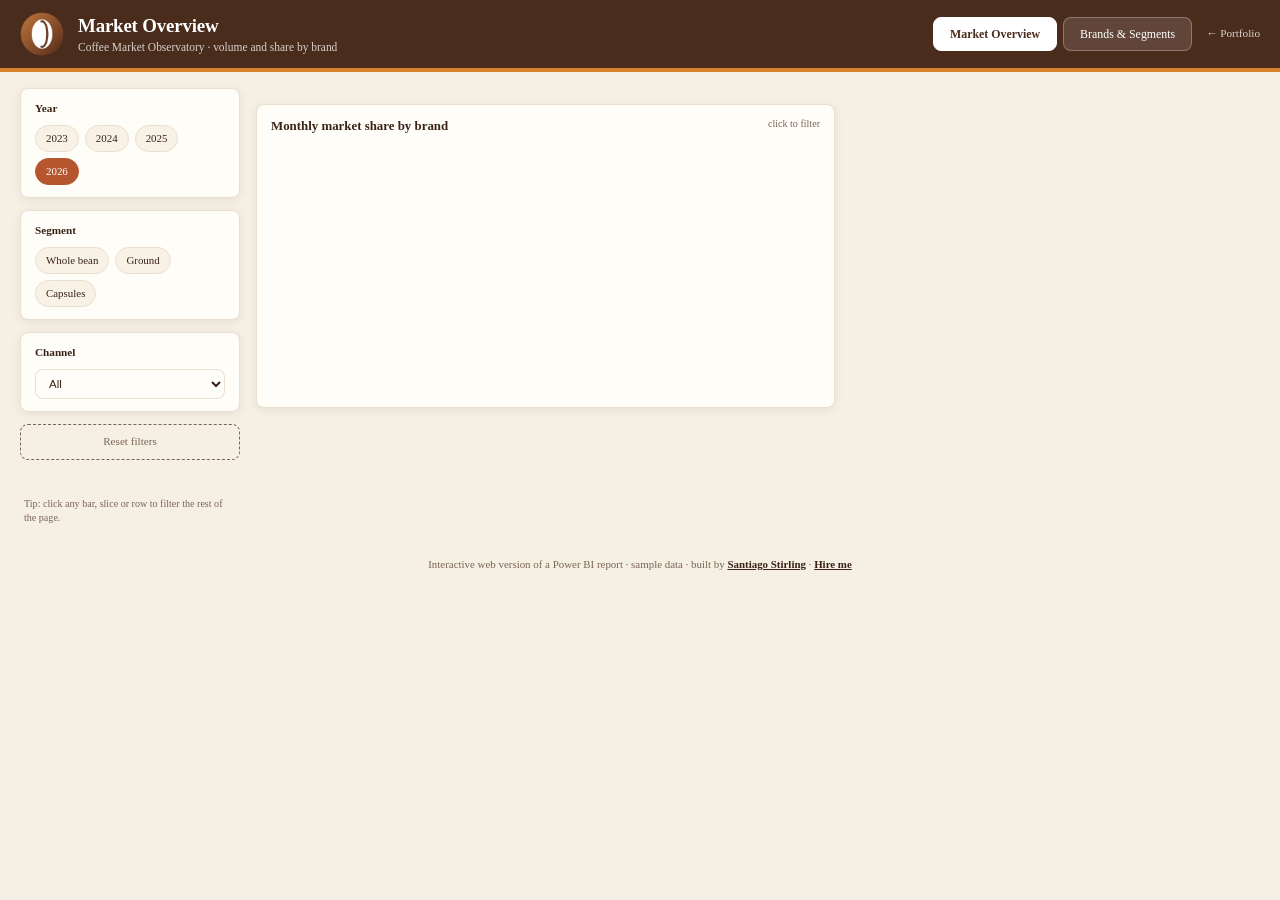
==== dashboards/coffee.html @ 25f3168a "Add interactive dashboards portfolio and polish site" ====
<!DOCTYPE html>
<html lang="en">
<head>
<meta charset="utf-8">
<meta name="viewport" content="width=device-width, initial-scale=1">
<title>Coffee Market Observatory · Interactive dashboard</title>
<meta name="description" content="Interactive coffee market share dashboard: brands, segments and channels.">
<meta name="author" content="Santiago Stirling">
<meta property="og:type" content="website">
<meta property="og:title" content="Coffee Market Observatory · Interactive dashboard">
<meta property="og:description" content="Coffee market share dashboard: brands, segments, channels and year-over-year change.">
<meta property="og:url" content="https://santiagostirling.github.io/dashboards/coffee.html">
<meta property="og:image" content="https://santiagostirling.github.io/images/dashboards/coffee.jpg">
<meta name="twitter:card" content="summary_large_image">
<link rel="icon" type="image/png" href="assets/logo_coffee.png">
<link rel="preconnect" href="https://fonts.googleapis.com">
<link href="https://fonts.googleapis.com/css2?family=Inter:wght@400;500;600;700&display=swap" rel="stylesheet">
<link rel="stylesheet" href="assets/dash.css">
</head>
<body>
<div id="app"></div>
<script src="assets/echarts.min.js"></script>
<script src="assets/dash.js"></script>
<script>
var H = DashH, FOCUS = 'Cerro Alto';
var T = { bg:'#F6EFE4', card:'#FFFDF8', hdr:'#4A2C1D', accent:'#D9822B', fg:'#3A2418', muted:'#7A6555', grid:'#EADFCF',
          alt:'#F8F1E6', th:'#6B7F3A', value:'#B5562F', radius:'8px', font:"Georgia, 'Times New Roman', serif",
          colors:['#B5562F','#6B7F3A','#D9A441','#4A2C1D','#C9B79C'] };
var BRANDS = ['Cerro Alto','Bruma','Molino Azul','Origen Norte','Other brands'];
var bc = function (b) { return T.colors[BRANDS.indexOf(b)] || T.muted; };
var SEGS = ['Whole bean','Ground','Capsules'];
var t_ = function (rows) { return H.sum(rows,'kg') / 1000; };
var months = function (rows) { return Array.from(new Set(rows.map(function(r){return r.month;}))).sort(function(a,b){return a-b;}); };
// filas sin el filtro cruzado por marca (para calcular el total de mercado)
var market = function (c) { return c.cross && c.cross.field === 'brand' ? c.table('sales', { noCross:true }) : c.rows; };
var marketPrior = function (c) { return c.prior('sales', { noCross: !!(c.cross && c.cross.field === 'brand') }); };
var share = function (rows, b) { var tot = H.sum(rows,'kg'); return tot ? H.sum(rows.filter(function(r){return r.brand===b;}),'kg') / tot : null; };
var YEAR = { field:'year', label:'Year', mode:'chips', single:true, required:true, default:2026 };

Dash({
  brand:'Coffee Market Observatory', logo:'assets/logo_coffee.png', data:'data/coffee.json', theme:T,
  lastYear:2026, lastMonth:9, sharedSlicers:['year'],
  pages:[{
    key:'overview', title:'Market Overview', subtitle:'Coffee Market Observatory · volume and share by brand', fact:'sales',
    slicers:[YEAR,
      { field:'segment', label:'Segment', mode:'chips', values:SEGS },
      { field:'channel', label:'Channel', mode:'select' }],
    kpis:[
      { label:'Total market (t)', value:function(c){return t_(market(c));}, format:H.n1 },
      { label:'Change vs. prior year', value:function(c){var py=t_(marketPrior(c));return py? (t_(market(c))-py)/py:null;},
        format:function(v){return H.delta(v);}, color:function(v){return v==null?null:v>=0?H.good:H.bad;} },
      { label:FOCUS+' share', value:function(c){return share(market(c),FOCUS);}, format:function(v){return H.pct(v);} },
      { label:'Leading brand', value:function(c){var e=H.sortedEntries(H.group(market(c),'brand','kg'));return e.length?e[0][0]:null;}, format:function(v){return v||'–';} }
    ],
    visuals:[
      { title:'Monthly market share by brand', span:7, click:'brand', clickSeries:true, build:function(c,sel,t){
          var ms=months(c.rows), g=H.groupRows(c.rows,'month');
          return { legend:{data:BRANDS}, tooltip:{trigger:'axis',valueFormatter:function(v){return H.pct(v);}},
            xAxis:{type:'category',data:ms.map(function(m){return H.MONTHS[m-1];}),axisTick:{show:false},axisLine:{lineStyle:{color:t.grid}},axisLabel:{color:t.muted}},
            yAxis:{type:'value',max:1,axisLabel:{color:t.muted,formatter:function(v){return Math.round(v*100)+'%';}},splitLine:{lineStyle:{color:t.grid,type:'dashed'}}},
            series:BRANDS.map(function(b){return {name:b,type:'bar',stack:'s',barMaxWidth:34,
              itemStyle:{color:sel==null||sel===b?bc(b):bc(b)+'40'},
              data:ms.map(function(m){return share(g.get(m)||[],b);})};})};
        }},
      { title:'Volume by brand (t)', span:5, click:'brand', build:function(c,sel,t){
          var e=H.sortedEntries(H.group(c.rows,'brand','kg'));
          return H.bar(t, e.map(function(x){return x[0];}), e.map(function(x){return x[1]/1000;}), {sel:sel, colorBy:bc, fmt:H.n1});
        }},
      { title:'Monthly volume vs. prior year (t)', span:7, build:function(c,sel,t){
          var ms=months(c.rows), cur=H.group(c.rows,'month','kg'), py=H.group(c.prior(),'month','kg');
          return H.lines(t, ms.map(function(m){return H.MONTHS[m-1];}), [
            {name:'Selected year', data:ms.map(function(m){return +((cur.get(m)||0)/1000).toFixed(1);}), color:t.colors[0]},
            {name:'Prior year', data:ms.map(function(m){return py.has(m)? +((py.get(m))/1000).toFixed(1):null;}), color:t.colors[1]}], {scale:true, fmt:H.n1});
        }},
      { title:'Segment mix', span:5, click:'segment', build:function(c,sel,t){
          var g=H.group(c.rows,'segment','kg');
          return H.donut(t, SEGS.filter(function(s){return g.has(s);}).map(function(s){return [s,g.get(s)/1000];}),
            {sel:sel, fmt:H.n1, colorBy:function(k,i){return [t.colors[0],t.colors[1],t.colors[2]][SEGS.indexOf(k)];}});
        }}
    ]
  },{
    key:'brands', title:'Brands & Segments', subtitle:'Coffee Market Observatory · focus on '+FOCUS, fact:'sales',
    slicers:[YEAR,
      { field:'channel', label:'Channel', mode:'chips' },
      { field:'origin', label:'Brand origin', mode:'select' }],
    kpis:[
      { label:'Prior-year market (t)', value:function(c){return t_(marketPrior(c));}, format:H.n1 },
      { label:'Total market (t)', value:function(c){return t_(market(c));}, format:H.n1 },
      { label:FOCUS+' share', value:function(c){return share(market(c),FOCUS);}, format:function(v){return H.pct(v);} },
      { label:'Share change vs. prior year', value:function(c){var a=share(market(c),FOCUS), b=share(marketPrior(c),FOCUS);return a!=null&&b!=null?(a-b)*100:null;},
        format:function(v){return H.delta(v,'pp');}, color:function(v){return v==null?null:v>=0?H.good:H.bad;} }
    ],
    visuals:[
      { title:'Market share by brand and segment', span:6, type:'table', click:'brand', build:function(c,sel){
          var rows=[], tot=H.sum(c.rows,'kg'), segTot={};
          SEGS.forEach(function(s){segTot[s]=H.sum(c.rows.filter(function(r){return r.segment===s;}),'kg');});
          BRANDS.forEach(function(b){var rb=c.rows.filter(function(r){return r.brand===b;}); if(!rb.length) return;
            rows.push({key:b, cells:['<span style="color:'+bc(b)+'">●</span> '+b].concat(SEGS.map(function(s){
              return segTot[s]? H.pct(H.sum(rb.filter(function(r){return r.segment===s;}),'kg')/segTot[s]):'–';}),['<b>'+H.pct(H.sum(rb,'kg')/tot)+'</b>'])});});
          rows.push({cls:'tot', cells:['Total'].concat(SEGS.map(function(){return '100.0%';}),['100.0%'])});
          return H.table(['Brand'].concat(SEGS,['Total']), rows, {sel:sel});
        }},
      { title:'Volume by channel and brand (t)', span:6, click:'brand', clickSeries:true, build:function(c,sel,t){
          var chs=H.distinct(c.all('sales'),'channel').sort();
          return { legend:{data:BRANDS}, tooltip:{trigger:'axis',valueFormatter:H.n1},
            xAxis:{type:'category',data:chs,axisTick:{show:false},axisLine:{lineStyle:{color:t.grid}},axisLabel:{color:t.muted}},
            yAxis:{type:'value',axisLabel:{color:t.muted},splitLine:{lineStyle:{color:t.grid,type:'dashed'}}},
            series:BRANDS.map(function(b){return {name:b,type:'bar',barMaxWidth:22,itemStyle:{color:sel==null||sel===b?bc(b):bc(b)+'40',borderRadius:[3,3,0,0]},
              data:chs.map(function(ch){return +(H.sum(c.rows.filter(function(r){return r.brand===b&&r.channel===ch;}),'kg')/1000).toFixed(1);})};})};
        }},
      { title:'Market share trend by brand', span:12, height:280, click:'brand', clickSeries:true, build:function(c,sel,t){
          var rows=market(c), ms=months(rows), g=H.groupRows(rows,'month');
          var o=H.lines(t, ms.map(function(m){return H.MONTHS[m-1];}), BRANDS.map(function(b){
            return {name:b, color:sel==null||sel===b?bc(b):bc(b)+'40', data:ms.map(function(m){var v=share(g.get(m)||[],b);return v==null?null:+v.toFixed(4);})};}), {pct:true, fmt:function(v){return H.pct(v);}});
          o.legend={data:BRANDS}; return o;
        }}
    ]
  }]
});
</script>
</body>
</html>
---- dashboards/assets/dash.css ----
*,*::before,*::after{box-sizing:border-box;margin:0;padding:0}
:root{
  --bg:#EEF3F7;--card:#FFFFFF;--hdr:#0B3C49;--accent:#0E9AA7;--fg:#10242E;--muted:#5A6B75;
  --grid:#D5E3EA;--alt:#F3F8FA;--th:#0B3C49;--value:#0E9AA7;--radius:12px;--font:'Inter',system-ui,sans-serif;
  --shadow:0 2px 10px rgba(16,36,46,.08);
}
html,body{background:var(--bg);color:var(--fg);font-family:var(--font);font-size:14px;line-height:1.4}
a{color:inherit}
button{font:inherit;cursor:pointer}

/* header */
.d-top{background:var(--hdr);border-bottom:4px solid var(--accent);color:#fff}
.d-top-in{max-width:1400px;margin:0 auto;padding:12px 20px;display:flex;align-items:center;gap:14px;flex-wrap:wrap}
.d-logo{width:44px;height:44px;border-radius:10px;flex:none}
.d-titles{flex:1;min-width:200px}
.d-titles h1{font-size:1.35rem;font-weight:700;letter-spacing:-.01em;color:#fff}
.d-titles p{font-size:.82rem;opacity:.78}
.d-tabs{display:flex;gap:6px;flex-wrap:wrap}
.d-tab{background:rgba(255,255,255,.12);color:#fff;border:1px solid rgba(255,255,255,.28);padding:8px 16px;border-radius:8px;font-size:.85rem;font-weight:500;transition:background .15s}
.d-tab:hover{background:rgba(255,255,255,.22)}
.d-tab.active{background:#fff;color:var(--hdr);border-color:#fff;font-weight:600}
.d-back{font-size:.8rem;color:#fff;opacity:.8;text-decoration:none;white-space:nowrap}
.d-back:hover{opacity:1}

/* layout */
.d-wrap{max-width:1400px;margin:0 auto;padding:16px 20px 28px;display:grid;grid-template-columns:220px 1fr;gap:16px}
.d-side{display:flex;flex-direction:column;gap:12px}
.d-main{display:flex;flex-direction:column;gap:16px;min-width:0}
.card{background:var(--card);border:1px solid var(--grid);border-radius:var(--radius);box-shadow:var(--shadow)}

/* slicers */
.slicer{padding:12px 14px}
.slicer h4{font-size:.8rem;font-weight:700;margin-bottom:8px;color:var(--fg)}
.chips{display:flex;flex-wrap:wrap;gap:6px}
.chip{border:1px solid var(--grid);background:var(--alt);color:var(--fg);padding:5px 10px;border-radius:999px;font-size:.78rem}
.chip:hover{border-color:var(--accent)}
.chip.on{background:var(--value);border-color:var(--value);color:#fff}
.slicer select{width:100%;padding:7px 9px;border:1px solid var(--grid);border-radius:8px;background:var(--card);color:var(--fg);font-size:.82rem}
.d-reset{padding:9px;border-radius:8px;border:1px dashed var(--muted);background:transparent;color:var(--muted);font-size:.8rem}
.d-reset:hover{color:var(--fg);border-color:var(--fg)}
.d-cross{font-size:.78rem;color:var(--muted);padding:2px 4px;min-height:1.2em}
.d-cross b{color:var(--fg)}
.d-note{font-size:.72rem;color:var(--muted);padding:0 4px}

/* kpis */
.kpis{display:grid;grid-template-columns:repeat(4,1fr);gap:16px}
.kpi{padding:16px 12px;text-align:center}
.kpi .v{font-size:1.75rem;font-weight:700;color:var(--value);letter-spacing:-.01em;font-variant-numeric:tabular-nums}
.kpi .l{font-size:.8rem;color:var(--muted);margin-top:2px}

/* visuals */
.vis-grid{display:grid;grid-template-columns:repeat(12,1fr);gap:16px}
.vis{padding:12px 14px 8px;display:flex;flex-direction:column;min-width:0}
.vis h3{font-size:.92rem;font-weight:700;color:var(--fg);margin-bottom:4px;display:flex;justify-content:space-between;gap:8px}
.vis h3 small{font-weight:400;font-size:.72rem;color:var(--muted)}
.vis .chart{width:100%;flex:1;min-height:260px}
.span-7{grid-column:span 7}.span-5{grid-column:span 5}.span-6{grid-column:span 6}.span-12{grid-column:span 12}
.span-4{grid-column:span 4}.span-8{grid-column:span 8}

/* tables */
.tbl-wrap{overflow:auto;max-height:270px;margin-top:4px}
table.tbl{border-collapse:collapse;width:100%;font-size:.8rem;font-variant-numeric:tabular-nums}
.tbl th{position:sticky;top:0;background:var(--th);color:#fff;text-align:right;padding:6px 8px;font-weight:600;white-space:nowrap}
.tbl th:first-child,.tbl td:first-child{text-align:left}
.tbl td{padding:5px 8px;text-align:right;border-bottom:1px solid var(--grid);white-space:nowrap}
.tbl tr:nth-child(even) td{background:var(--alt)}
.tbl tr.tot td{font-weight:700;background:var(--card);border-top:2px solid var(--grid)}
.tbl tr.grp td{font-weight:700}
.tbl tr.click{cursor:pointer}
.tbl tr.click:hover td{background:color-mix(in srgb,var(--accent) 12%,var(--card))}
.tbl tr.sel td{background:color-mix(in srgb,var(--accent) 20%,var(--card))}

@media (max-width:1100px){
  .span-7,.span-5,.span-6,.span-4,.span-8{grid-column:span 12}
}
@media (max-width:760px){
  .d-wrap{grid-template-columns:1fr;padding:12px 16px 24px}
  .d-side{display:grid;grid-template-columns:1fr 1fr;gap:10px}
  .d-reset,.d-cross,.d-note{grid-column:1/-1}
  .kpis{grid-template-columns:1fr 1fr;gap:10px}
  .kpi .v{font-size:1.35rem}
  .d-top-in{padding:10px 16px}
}
.d-foot{max-width:1400px;margin:0 auto;padding:4px 20px 28px;font-size:.78rem;color:var(--muted);text-align:center}
.d-foot a{color:var(--fg);font-weight:600}
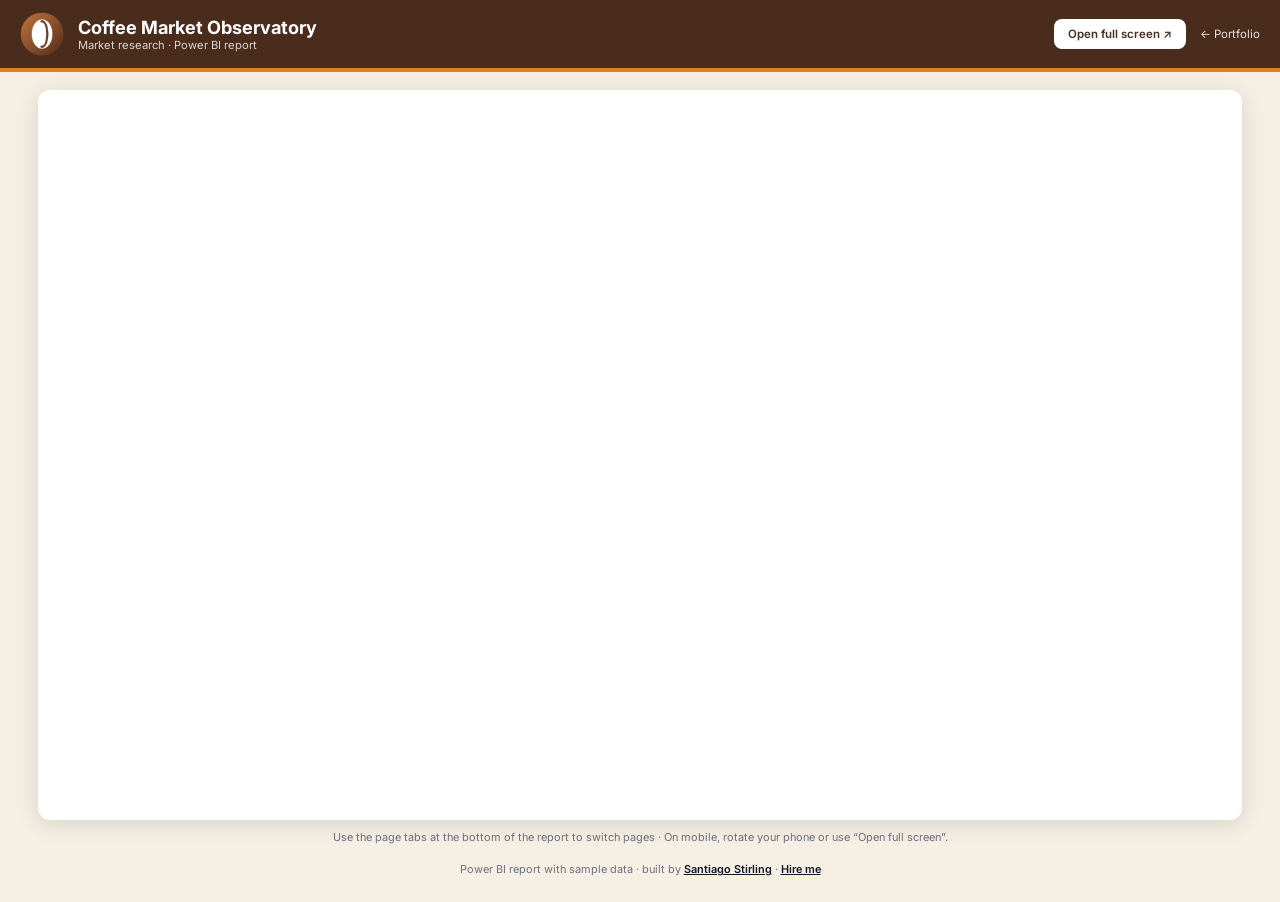
==== commit fc067a75: "Replace HTML dashboards with live Power BI embeds" ====
--- a/dashboards/coffee.html
+++ b/dashboards/coffee.html
@@ -3,120 +3,38 @@
 <head>
 <meta charset="utf-8">
 <meta name="viewport" content="width=device-width, initial-scale=1">
-<title>Coffee Market Observatory · Interactive dashboard</title>
-<meta name="description" content="Interactive coffee market share dashboard: brands, segments and channels.">
+<title>Coffee Market Observatory · Power BI report · Santiago Stirling</title>
+<meta name="description" content="Coffee market share report: brands, segments, channels and year-over-year change.">
 <meta name="author" content="Santiago Stirling">
 <meta property="og:type" content="website">
-<meta property="og:title" content="Coffee Market Observatory · Interactive dashboard">
-<meta property="og:description" content="Coffee market share dashboard: brands, segments, channels and year-over-year change.">
+<meta property="og:title" content="Coffee Market Observatory · Power BI report">
+<meta property="og:description" content="Coffee market share report: brands, segments, channels and year-over-year change.">
 <meta property="og:url" content="https://santiagostirling.github.io/dashboards/coffee.html">
 <meta property="og:image" content="https://santiagostirling.github.io/images/dashboards/coffee.jpg">
 <meta name="twitter:card" content="summary_large_image">
-<link rel="icon" type="image/png" href="assets/logo_coffee.png">
+<link rel="icon" type="image/png" href="logo_coffee.png">
 <link rel="preconnect" href="https://fonts.googleapis.com">
 <link href="https://fonts.googleapis.com/css2?family=Inter:wght@400;500;600;700&display=swap" rel="stylesheet">
-<link rel="stylesheet" href="assets/dash.css">
+<link rel="stylesheet" href="report.css">
+<style>:root{--hdr:#4A2C1D;--accent:#D9822B;--bg:#F6EFE4}</style>
 </head>
 <body>
-<div id="app"></div>
-<script src="assets/echarts.min.js"></script>
-<script src="assets/dash.js"></script>
-<script>
-var H = DashH, FOCUS = 'Cerro Alto';
-var T = { bg:'#F6EFE4', card:'#FFFDF8', hdr:'#4A2C1D', accent:'#D9822B', fg:'#3A2418', muted:'#7A6555', grid:'#EADFCF',
-          alt:'#F8F1E6', th:'#6B7F3A', value:'#B5562F', radius:'8px', font:"Georgia, 'Times New Roman', serif",
-          colors:['#B5562F','#6B7F3A','#D9A441','#4A2C1D','#C9B79C'] };
-var BRANDS = ['Cerro Alto','Bruma','Molino Azul','Origen Norte','Other brands'];
-var bc = function (b) { return T.colors[BRANDS.indexOf(b)] || T.muted; };
-var SEGS = ['Whole bean','Ground','Capsules'];
-var t_ = function (rows) { return H.sum(rows,'kg') / 1000; };
-var months = function (rows) { return Array.from(new Set(rows.map(function(r){return r.month;}))).sort(function(a,b){return a-b;}); };
-// filas sin el filtro cruzado por marca (para calcular el total de mercado)
-var market = function (c) { return c.cross && c.cross.field === 'brand' ? c.table('sales', { noCross:true }) : c.rows; };
-var marketPrior = function (c) { return c.prior('sales', { noCross: !!(c.cross && c.cross.field === 'brand') }); };
-var share = function (rows, b) { var tot = H.sum(rows,'kg'); return tot ? H.sum(rows.filter(function(r){return r.brand===b;}),'kg') / tot : null; };
-var YEAR = { field:'year', label:'Year', mode:'chips', single:true, required:true, default:2026 };
-
-Dash({
-  brand:'Coffee Market Observatory', logo:'assets/logo_coffee.png', data:'data/coffee.json', theme:T,
-  lastYear:2026, lastMonth:9, sharedSlicers:['year'],
-  pages:[{
-    key:'overview', title:'Market Overview', subtitle:'Coffee Market Observatory · volume and share by brand', fact:'sales',
-    slicers:[YEAR,
-      { field:'segment', label:'Segment', mode:'chips', values:SEGS },
-      { field:'channel', label:'Channel', mode:'select' }],
-    kpis:[
-      { label:'Total market (t)', value:function(c){return t_(market(c));}, format:H.n1 },
-      { label:'Change vs. prior year', value:function(c){var py=t_(marketPrior(c));return py? (t_(market(c))-py)/py:null;},
-        format:function(v){return H.delta(v);}, color:function(v){return v==null?null:v>=0?H.good:H.bad;} },
-      { label:FOCUS+' share', value:function(c){return share(market(c),FOCUS);}, format:function(v){return H.pct(v);} },
-      { label:'Leading brand', value:function(c){var e=H.sortedEntries(H.group(market(c),'brand','kg'));return e.length?e[0][0]:null;}, format:function(v){return v||'–';} }
-    ],
-    visuals:[
-      { title:'Monthly market share by brand', span:7, click:'brand', clickSeries:true, build:function(c,sel,t){
-          var ms=months(c.rows), g=H.groupRows(c.rows,'month');
-          return { legend:{data:BRANDS}, tooltip:{trigger:'axis',valueFormatter:function(v){return H.pct(v);}},
-            xAxis:{type:'category',data:ms.map(function(m){return H.MONTHS[m-1];}),axisTick:{show:false},axisLine:{lineStyle:{color:t.grid}},axisLabel:{color:t.muted}},
-            yAxis:{type:'value',max:1,axisLabel:{color:t.muted,formatter:function(v){return Math.round(v*100)+'%';}},splitLine:{lineStyle:{color:t.grid,type:'dashed'}}},
-            series:BRANDS.map(function(b){return {name:b,type:'bar',stack:'s',barMaxWidth:34,
-              itemStyle:{color:sel==null||sel===b?bc(b):bc(b)+'40'},
-              data:ms.map(function(m){return share(g.get(m)||[],b);})};})};
-        }},
-      { title:'Volume by brand (t)', span:5, click:'brand', build:function(c,sel,t){
-          var e=H.sortedEntries(H.group(c.rows,'brand','kg'));
-          return H.bar(t, e.map(function(x){return x[0];}), e.map(function(x){return x[1]/1000;}), {sel:sel, colorBy:bc, fmt:H.n1});
-        }},
-      { title:'Monthly volume vs. prior year (t)', span:7, build:function(c,sel,t){
-          var ms=months(c.rows), cur=H.group(c.rows,'month','kg'), py=H.group(c.prior(),'month','kg');
-          return H.lines(t, ms.map(function(m){return H.MONTHS[m-1];}), [
-            {name:'Selected year', data:ms.map(function(m){return +((cur.get(m)||0)/1000).toFixed(1);}), color:t.colors[0]},
-            {name:'Prior year', data:ms.map(function(m){return py.has(m)? +((py.get(m))/1000).toFixed(1):null;}), color:t.colors[1]}], {scale:true, fmt:H.n1});
-        }},
-      { title:'Segment mix', span:5, click:'segment', build:function(c,sel,t){
-          var g=H.group(c.rows,'segment','kg');
-          return H.donut(t, SEGS.filter(function(s){return g.has(s);}).map(function(s){return [s,g.get(s)/1000];}),
-            {sel:sel, fmt:H.n1, colorBy:function(k,i){return [t.colors[0],t.colors[1],t.colors[2]][SEGS.indexOf(k)];}});
-        }}
-    ]
-  },{
-    key:'brands', title:'Brands & Segments', subtitle:'Coffee Market Observatory · focus on '+FOCUS, fact:'sales',
-    slicers:[YEAR,
-      { field:'channel', label:'Channel', mode:'chips' },
-      { field:'origin', label:'Brand origin', mode:'select' }],
-    kpis:[
-      { label:'Prior-year market (t)', value:function(c){return t_(marketPrior(c));}, format:H.n1 },
-      { label:'Total market (t)', value:function(c){return t_(market(c));}, format:H.n1 },
-      { label:FOCUS+' share', value:function(c){return share(market(c),FOCUS);}, format:function(v){return H.pct(v);} },
-      { label:'Share change vs. prior year', value:function(c){var a=share(market(c),FOCUS), b=share(marketPrior(c),FOCUS);return a!=null&&b!=null?(a-b)*100:null;},
-        format:function(v){return H.delta(v,'pp');}, color:function(v){return v==null?null:v>=0?H.good:H.bad;} }
-    ],
-    visuals:[
-      { title:'Market share by brand and segment', span:6, type:'table', click:'brand', build:function(c,sel){
-          var rows=[], tot=H.sum(c.rows,'kg'), segTot={};
-          SEGS.forEach(function(s){segTot[s]=H.sum(c.rows.filter(function(r){return r.segment===s;}),'kg');});
-          BRANDS.forEach(function(b){var rb=c.rows.filter(function(r){return r.brand===b;}); if(!rb.length) return;
-            rows.push({key:b, cells:['<span style="color:'+bc(b)+'">●</span> '+b].concat(SEGS.map(function(s){
-              return segTot[s]? H.pct(H.sum(rb.filter(function(r){return r.segment===s;}),'kg')/segTot[s]):'–';}),['<b>'+H.pct(H.sum(rb,'kg')/tot)+'</b>'])});});
-          rows.push({cls:'tot', cells:['Total'].concat(SEGS.map(function(){return '100.0%';}),['100.0%'])});
-          return H.table(['Brand'].concat(SEGS,['Total']), rows, {sel:sel});
-        }},
-      { title:'Volume by channel and brand (t)', span:6, click:'brand', clickSeries:true, build:function(c,sel,t){
-          var chs=H.distinct(c.all('sales'),'channel').sort();
-          return { legend:{data:BRANDS}, tooltip:{trigger:'axis',valueFormatter:H.n1},
-            xAxis:{type:'category',data:chs,axisTick:{show:false},axisLine:{lineStyle:{color:t.grid}},axisLabel:{color:t.muted}},
-            yAxis:{type:'value',axisLabel:{color:t.muted},splitLine:{lineStyle:{color:t.grid,type:'dashed'}}},
-            series:BRANDS.map(function(b){return {name:b,type:'bar',barMaxWidth:22,itemStyle:{color:sel==null||sel===b?bc(b):bc(b)+'40',borderRadius:[3,3,0,0]},
-              data:chs.map(function(ch){return +(H.sum(c.rows.filter(function(r){return r.brand===b&&r.channel===ch;}),'kg')/1000).toFixed(1);})};})};
-        }},
-      { title:'Market share trend by brand', span:12, height:280, click:'brand', clickSeries:true, build:function(c,sel,t){
-          var rows=market(c), ms=months(rows), g=H.groupRows(rows,'month');
-          var o=H.lines(t, ms.map(function(m){return H.MONTHS[m-1];}), BRANDS.map(function(b){
-            return {name:b, color:sel==null||sel===b?bc(b):bc(b)+'40', data:ms.map(function(m){var v=share(g.get(m)||[],b);return v==null?null:+v.toFixed(4);})};}), {pct:true, fmt:function(v){return H.pct(v);}});
-          o.legend={data:BRANDS}; return o;
-        }}
-    ]
-  }]
-});
-</script>
+<header class="top">
+  <div class="top-in">
+    <img class="logo" src="logo_coffee.png" alt="">
+    <div class="titles"><h1>Coffee Market Observatory</h1><p>Market research · Power BI report</p></div>
+    <nav class="links">
+      <a class="btn" href="https://app.powerbi.com/view?r=eyJrIjoiMDAyZDE2ZTEtNGQ0Yy00ZTAzLTg1YTktYWMxMzQ3NDdmNGI1IiwidCI6Ijc3MTIyZDNiLTE2MWEtNDBkYS05M2E1LWZlODcyMjlkNmVlMCIsImMiOjR9" target="_blank" rel="noopener noreferrer">Open full screen ↗</a>
+      <a class="back" href="../index.html#dashboards">← Portfolio</a>
+    </nav>
+  </div>
+</header>
+<main class="wrap">
+  <div class="frame">
+    <iframe title="Coffee Market Observatory" src="https://app.powerbi.com/view?r=eyJrIjoiMDAyZDE2ZTEtNGQ0Yy00ZTAzLTg1YTktYWMxMzQ3NDdmNGI1IiwidCI6Ijc3MTIyZDNiLTE2MWEtNDBkYS05M2E1LWZlODcyMjlkNmVlMCIsImMiOjR9" allowfullscreen loading="lazy"></iframe>
+  </div>
+  <p class="hint">Use the page tabs at the bottom of the report to switch pages · On mobile, rotate your phone or use “Open full screen”.</p>
+</main>
+<footer class="foot">Power BI report with sample data · built by <a href="../index.html">Santiago Stirling</a> · <a href="../index.html#contact">Hire me</a></footer>
 </body>
 </html>
--- a/dashboards/report.css
+++ b/dashboards/report.css
@@ -0,0 +1,20 @@
+*,*::before,*::after{box-sizing:border-box;margin:0;padding:0}
+html,body{background:var(--bg);color:#1f2937;font-family:'Inter',system-ui,sans-serif;font-size:14px}
+.top{background:var(--hdr);border-bottom:4px solid var(--accent);color:#fff}
+.top-in{max-width:1400px;margin:0 auto;padding:12px 20px;display:flex;align-items:center;gap:14px;flex-wrap:wrap}
+.logo{width:44px;height:44px;border-radius:10px}
+.titles{flex:1;min-width:180px}
+.titles h1{font-size:1.3rem;font-weight:700}
+.titles p{font-size:.8rem;opacity:.8}
+.links{display:flex;gap:14px;align-items:center}
+.btn{background:#fff;color:var(--hdr);padding:8px 14px;border-radius:8px;font-weight:600;font-size:.82rem;text-decoration:none}
+.btn:hover{opacity:.9}
+.back{color:#fff;opacity:.85;font-size:.82rem;text-decoration:none}
+.back:hover{opacity:1}
+.wrap{max-width:1400px;margin:0 auto;padding:18px 20px 8px}
+.frame{position:relative;width:min(100%,calc((100vh - 170px) * 1.65));margin:0 auto;aspect-ratio:1280/776;background:#fff;border-radius:12px;overflow:hidden;box-shadow:0 4px 24px rgba(0,0,0,.12)}
+.frame iframe{position:absolute;inset:0;width:100%;height:100%;border:0}
+.hint{font-size:.78rem;color:#6b7280;text-align:center;margin-top:10px}
+.foot{text-align:center;font-size:.78rem;color:#6b7280;padding:10px 20px 26px}
+.foot a{color:#111827;font-weight:600}
+@media (max-width:640px){.top-in{padding:10px 16px}.wrap{padding:12px 10px 6px}.frame{border-radius:8px}}
